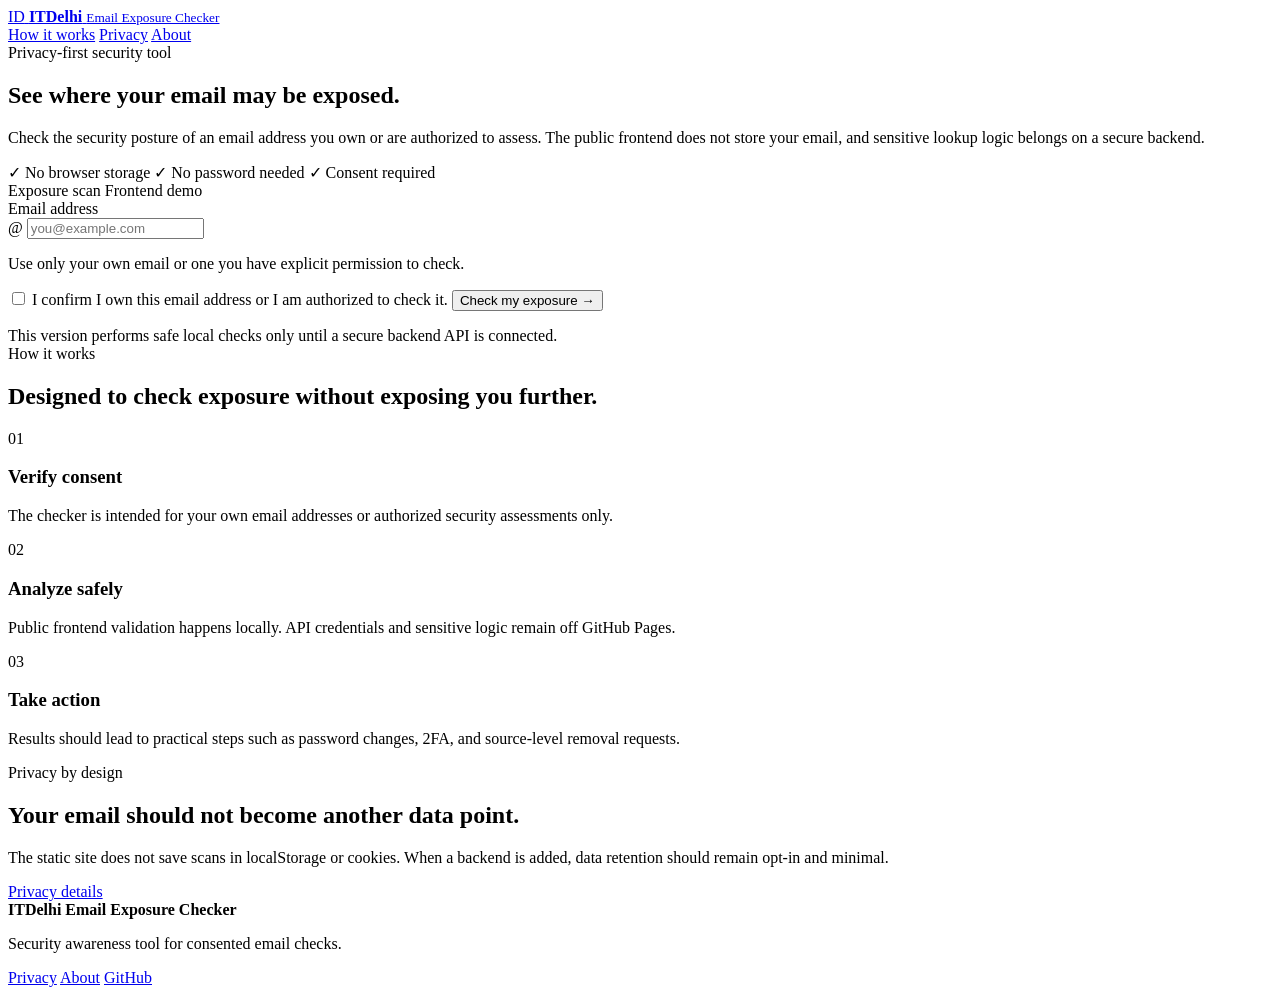
==== index.html @ fd4453a3 "Add privacy-first scanner homepage" ====
<!doctype html>
<html lang="en">
<head>
  <meta charset="utf-8">
  <meta name="viewport" content="width=device-width,initial-scale=1">
  <meta name="description" content="Privacy-first email exposure checker by ITDelhi.">
  <meta name="theme-color" content="#07111f">
  <title>ITDelhi Email Exposure Checker</title>
  <link rel="preconnect" href="https://fonts.googleapis.com">
  <link rel="preconnect" href="https://fonts.gstatic.com" crossorigin>
  <link href="https://fonts.googleapis.com/css2?family=Inter:wght@400;500;600;700;800&display=swap" rel="stylesheet">
  <link rel="stylesheet" href="css/style.css">
</head>
<body>
  <div class="bg-orb bg-orb-one"></div>
  <div class="bg-orb bg-orb-two"></div>

  <header class="site-header">
    <a class="brand" href="index.html" aria-label="ITDelhi Email Exposure Checker home">
      <span class="brand-mark">ID</span>
      <span>
        <strong>ITDelhi</strong>
        <small>Email Exposure Checker</small>
      </span>
    </a>
    <nav aria-label="Primary navigation">
      <a href="#how">How it works</a>
      <a href="#privacy">Privacy</a>
      <a href="about.html">About</a>
    </nav>
  </header>

  <main>
    <section class="hero container">
      <div class="hero-copy">
        <span class="eyebrow"><span class="pulse-dot"></span> Privacy-first security tool</span>
        <h1>See where your email may be exposed.</h1>
        <p class="hero-text">Check the security posture of an email address you own or are authorized to assess. The public frontend does not store your email, and sensitive lookup logic belongs on a secure backend.</p>
        <div class="trust-row">
          <span>✓ No browser storage</span>
          <span>✓ No password needed</span>
          <span>✓ Consent required</span>
        </div>
      </div>

      <div class="scanner-card" id="scanner">
        <div class="card-topline">
          <span>Exposure scan</span>
          <span class="status-badge" id="modeBadge">Frontend demo</span>
        </div>
        <form id="scanForm" novalidate>
          <label for="email">Email address</label>
          <div class="input-wrap">
            <span class="input-icon">@</span>
            <input id="email" name="email" type="email" autocomplete="email" inputmode="email" placeholder="you@example.com" required aria-describedby="emailHelp formError">
          </div>
          <p class="field-help" id="emailHelp">Use only your own email or one you have explicit permission to check.</p>

          <label class="consent">
            <input id="consent" type="checkbox" required>
            <span>I confirm I own this email address or I am authorized to check it.</span>
          </label>

          <button class="primary-btn" id="scanBtn" type="submit">
            <span>Check my exposure</span>
            <span aria-hidden="true">→</span>
          </button>
          <p class="form-error" id="formError" role="alert" aria-live="polite"></p>
        </form>

        <div class="microcopy">This version performs safe local checks only until a secure backend API is connected.</div>
      </div>
    </section>

    <section class="results container" id="results" hidden aria-live="polite">
      <div class="section-heading">
        <div>
          <span class="eyebrow">Scan summary</span>
          <h2>Your exposure dashboard</h2>
        </div>
        <button class="ghost-btn" id="newScanBtn" type="button">New scan</button>
      </div>

      <div class="results-grid">
        <article class="score-card panel">
          <div class="score-ring" id="scoreRing" style="--score: 0">
            <div><strong id="scoreValue">0</strong><span>/100</span></div>
          </div>
          <div>
            <span class="risk-label" id="riskLabel">Awaiting data</span>
            <h3 id="maskedEmail">—</h3>
            <p id="scoreNote">A secure backend is not connected yet, so no breach claim is being made.</p>
          </div>
        </article>

        <article class="panel scan-details">
          <h3>Checks</h3>
          <div class="check-row">
            <span class="check-icon neutral">i</span>
            <div><strong>Email format</strong><small id="formatStatus">Not checked</small></div>
          </div>
          <div class="check-row">
            <span class="check-icon neutral">i</span>
            <div><strong>Domain detected</strong><small id="domainStatus">Not checked</small></div>
          </div>
          <div class="check-row">
            <span class="check-icon warning">!</span>
            <div><strong>Breach exposure</strong><small id="breachStatus">Secure backend required</small></div>
          </div>
          <div class="check-row">
            <span class="check-icon warning">!</span>
            <div><strong>Public profile footprint</strong><small id="profileStatus">Secure backend required</small></div>
          </div>
        </article>

        <article class="panel recommendation-card">
          <h3>Recommended actions</h3>
          <ol>
            <li><span>1</span><div><strong>Use a unique password</strong><small>Never reuse the same password across services.</small></div></li>
            <li><span>2</span><div><strong>Enable 2FA</strong><small>Prefer an authenticator app or security key where available.</small></div></li>
            <li><span>3</span><div><strong>Review old accounts</strong><small>Delete accounts you no longer use and remove unnecessary public data.</small></div></li>
          </ol>
          <a class="text-link" href="privacy.html">Read removal & privacy guidance →</a>
        </article>
      </div>

      <div class="notice-box">
        <strong>Important:</strong> This frontend never fabricates breach results. Real exposure findings will only appear after a trusted backend/API is connected.
      </div>
    </section>

    <section class="info-section container" id="how">
      <div class="section-heading centered">
        <span class="eyebrow">How it works</span>
        <h2>Designed to check exposure without exposing you further.</h2>
      </div>
      <div class="feature-grid">
        <article class="feature-card">
          <span class="feature-number">01</span>
          <h3>Verify consent</h3>
          <p>The checker is intended for your own email addresses or authorized security assessments only.</p>
        </article>
        <article class="feature-card">
          <span class="feature-number">02</span>
          <h3>Analyze safely</h3>
          <p>Public frontend validation happens locally. API credentials and sensitive logic remain off GitHub Pages.</p>
        </article>
        <article class="feature-card">
          <span class="feature-number">03</span>
          <h3>Take action</h3>
          <p>Results should lead to practical steps such as password changes, 2FA, and source-level removal requests.</p>
        </article>
      </div>
    </section>

    <section class="privacy-band" id="privacy">
      <div class="container privacy-inner">
        <div>
          <span class="eyebrow">Privacy by design</span>
          <h2>Your email should not become another data point.</h2>
          <p>The static site does not save scans in localStorage or cookies. When a backend is added, data retention should remain opt-in and minimal.</p>
        </div>
        <a class="secondary-btn" href="privacy.html">Privacy details</a>
      </div>
    </section>
  </main>

  <footer>
    <div class="container footer-inner">
      <div>
        <strong>ITDelhi Email Exposure Checker</strong>
        <p>Security awareness tool for consented email checks.</p>
      </div>
      <div class="footer-links">
        <a href="privacy.html">Privacy</a>
        <a href="about.html">About</a>
        <a href="https://github.com/Faizalemam/email-exposure-checker" target="_blank" rel="noopener">GitHub</a>
      </div>
    </div>
  </footer>

  <script src="js/app.js" defer></script>
</body>
</html>
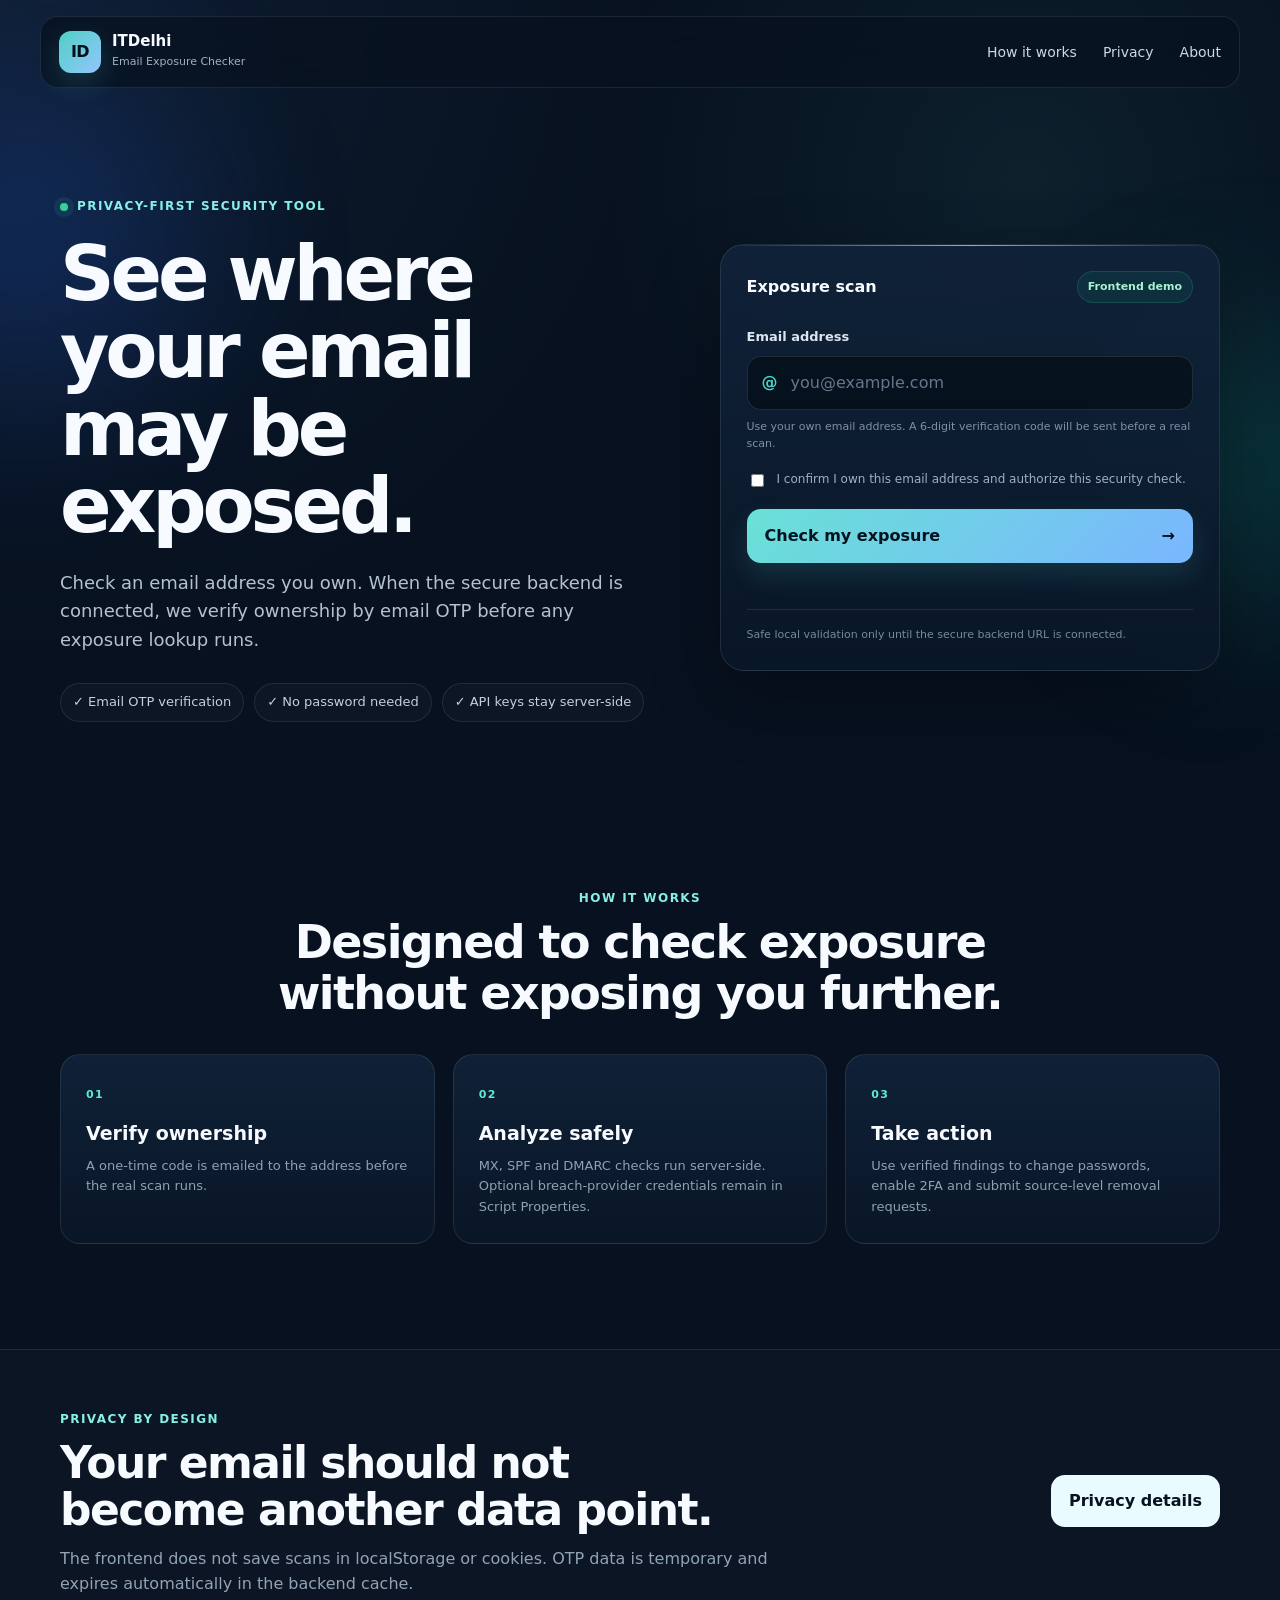
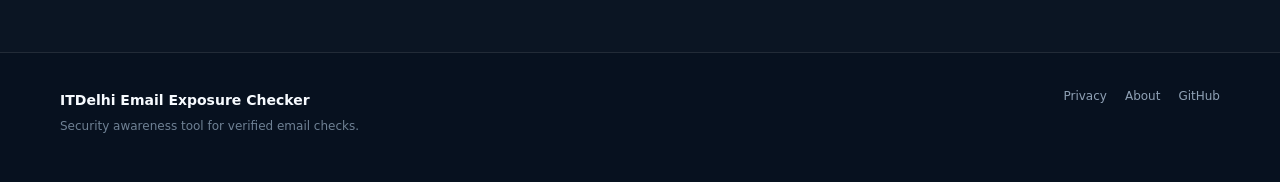
==== commit 20f537bf: "Add OTP verification flow and domain security results" ====
--- a/index.html
+++ b/index.html
@@ -18,10 +18,7 @@
   <header class="site-header">
     <a class="brand" href="index.html" aria-label="ITDelhi Email Exposure Checker home">
       <span class="brand-mark">ID</span>
-      <span>
-        <strong>ITDelhi</strong>
-        <small>Email Exposure Checker</small>
-      </span>
+      <span><strong>ITDelhi</strong><small>Email Exposure Checker</small></span>
     </a>
     <nav aria-label="Primary navigation">
       <a href="#how">How it works</a>
@@ -35,11 +32,11 @@
       <div class="hero-copy">
         <span class="eyebrow"><span class="pulse-dot"></span> Privacy-first security tool</span>
         <h1>See where your email may be exposed.</h1>
-        <p class="hero-text">Check the security posture of an email address you own or are authorized to assess. The public frontend does not store your email, and sensitive lookup logic belongs on a secure backend.</p>
+        <p class="hero-text">Check an email address you own. When the secure backend is connected, we verify ownership by email OTP before any exposure lookup runs.</p>
         <div class="trust-row">
-          <span>✓ No browser storage</span>
+          <span>✓ Email OTP verification</span>
           <span>✓ No password needed</span>
-          <span>✓ Consent required</span>
+          <span>✓ API keys stay server-side</span>
         </div>
       </div>
 
@@ -54,37 +51,47 @@
             <span class="input-icon">@</span>
             <input id="email" name="email" type="email" autocomplete="email" inputmode="email" placeholder="you@example.com" required aria-describedby="emailHelp formError">
           </div>
-          <p class="field-help" id="emailHelp">Use only your own email or one you have explicit permission to check.</p>
+          <p class="field-help" id="emailHelp">Use your own email address. A 6-digit verification code will be sent before a real scan.</p>
 
           <label class="consent">
             <input id="consent" type="checkbox" required>
-            <span>I confirm I own this email address or I am authorized to check it.</span>
+            <span>I confirm I own this email address and authorize this security check.</span>
           </label>
 
           <button class="primary-btn" id="scanBtn" type="submit">
-            <span>Check my exposure</span>
-            <span aria-hidden="true">→</span>
+            <span>Check my exposure</span><span aria-hidden="true">→</span>
           </button>
+
+          <div id="otpPanel" hidden>
+            <label for="otpCode">Verification code</label>
+            <div class="input-wrap">
+              <span class="input-icon">#</span>
+              <input id="otpCode" name="otpCode" type="text" inputmode="numeric" autocomplete="one-time-code" maxlength="6" pattern="[0-9]{6}" placeholder="6-digit code">
+            </div>
+            <p class="field-help" id="otpHelp">Enter the code sent to your inbox. It expires in 10 minutes.</p>
+            <button class="primary-btn" id="verifyBtn" type="button">
+              <span>Verify & scan</span><span aria-hidden="true">→</span>
+            </button>
+          </div>
+
           <p class="form-error" id="formError" role="alert" aria-live="polite"></p>
+          <p class="field-help" id="formSuccess" role="status" aria-live="polite"></p>
         </form>
 
-        <div class="microcopy">This version performs safe local checks only until a secure backend API is connected.</div>
+        <div class="microcopy" id="microcopy">Safe local validation only until the secure backend URL is connected.</div>
       </div>
     </section>
 
     <section class="results container" id="results" hidden aria-live="polite">
       <div class="section-heading">
-        <div>
-          <span class="eyebrow">Scan summary</span>
-          <h2>Your exposure dashboard</h2>
-        </div>
+        <div><span class="eyebrow">Scan summary</span><h2>Your exposure dashboard</h2></div>
         <button class="ghost-btn" id="newScanBtn" type="button">New scan</button>
       </div>
 
       <div class="results-grid">
         <article class="score-card panel">
           <div class="score-ring" id="scoreRing" style="--score: 0">
-            <div><strong id="scoreValue">0</strong><span>/100</span></div>
+            <div><strong id="scoreValue">—</strong><span>/100</span></div>
           </div>
           <div>
             <span class="risk-label" id="riskLabel">Awaiting data</span>
@@ -94,23 +101,13 @@
         </article>
 
         <article class="panel scan-details">
-          <h3>Checks</h3>
-          <div class="check-row">
-            <span class="check-icon neutral">i</span>
-            <div><strong>Email format</strong><small id="formatStatus">Not checked</small></div>
-          </div>
-          <div class="check-row">
-            <span class="check-icon neutral">i</span>
-            <div><strong>Domain detected</strong><small id="domainStatus">Not checked</small></div>
-          </div>
-          <div class="check-row">
-            <span class="check-icon warning">!</span>
-            <div><strong>Breach exposure</strong><small id="breachStatus">Secure backend required</small></div>
-          </div>
-          <div class="check-row">
-            <span class="check-icon warning">!</span>
-            <div><strong>Public profile footprint</strong><small id="profileStatus">Secure backend required</small></div>
-          </div>
+          <h3>Verified checks</h3>
+          <div class="check-row"><span class="check-icon neutral" id="formatIcon">i</span><div><strong>Email format</strong><small id="formatStatus">Not checked</small></div></div>
+          <div class="check-row"><span class="check-icon neutral" id="verifyIcon">i</span><div><strong>Email ownership</strong><small id="verifyStatus">Not verified</small></div></div>
+          <div class="check-row"><span class="check-icon neutral" id="mxIcon">i</span><div><strong>Mail routing (MX)</strong><small id="mxStatus">Not checked</small></div></div>
+          <div class="check-row"><span class="check-icon neutral" id="spfIcon">i</span><div><strong>SPF</strong><small id="spfStatus">Not checked</small></div></div>
+          <div class="check-row"><span class="check-icon neutral" id="dmarcIcon">i</span><div><strong>DMARC</strong><small id="dmarcStatus">Not checked</small></div></div>
+          <div class="check-row"><span class="check-icon warning" id="breachIcon">!</span><div><strong>Breach exposure</strong><small id="breachStatus">Secure provider required</small></div></div>
         </article>
 
         <article class="panel recommendation-card">
@@ -124,42 +121,21 @@
         </article>
       </div>
 
-      <div class="notice-box">
-        <strong>Important:</strong> This frontend never fabricates breach results. Real exposure findings will only appear after a trusted backend/API is connected.
-      </div>
+      <div class="notice-box"><strong>Important:</strong> No fake breach result is generated. If the breach provider is not configured, the dashboard says so explicitly.</div>
     </section>
 
     <section class="info-section container" id="how">
-      <div class="section-heading centered">
-        <span class="eyebrow">How it works</span>
-        <h2>Designed to check exposure without exposing you further.</h2>
-      </div>
+      <div class="section-heading centered"><span class="eyebrow">How it works</span><h2>Designed to check exposure without exposing you further.</h2></div>
       <div class="feature-grid">
-        <article class="feature-card">
-          <span class="feature-number">01</span>
-          <h3>Verify consent</h3>
-          <p>The checker is intended for your own email addresses or authorized security assessments only.</p>
-        </article>
-        <article class="feature-card">
-          <span class="feature-number">02</span>
-          <h3>Analyze safely</h3>
-          <p>Public frontend validation happens locally. API credentials and sensitive logic remain off GitHub Pages.</p>
-        </article>
-        <article class="feature-card">
-          <span class="feature-number">03</span>
-          <h3>Take action</h3>
-          <p>Results should lead to practical steps such as password changes, 2FA, and source-level removal requests.</p>
-        </article>
+        <article class="feature-card"><span class="feature-number">01</span><h3>Verify ownership</h3><p>A one-time code is emailed to the address before the real scan runs.</p></article>
+        <article class="feature-card"><span class="feature-number">02</span><h3>Analyze safely</h3><p>MX, SPF and DMARC checks run server-side. Optional breach-provider credentials remain in Script Properties.</p></article>
+        <article class="feature-card"><span class="feature-number">03</span><h3>Take action</h3><p>Use verified findings to change passwords, enable 2FA and submit source-level removal requests.</p></article>
       </div>
     </section>
 
     <section class="privacy-band" id="privacy">
       <div class="container privacy-inner">
-        <div>
-          <span class="eyebrow">Privacy by design</span>
-          <h2>Your email should not become another data point.</h2>
-          <p>The static site does not save scans in localStorage or cookies. When a backend is added, data retention should remain opt-in and minimal.</p>
-        </div>
+        <div><span class="eyebrow">Privacy by design</span><h2>Your email should not become another data point.</h2><p>The frontend does not save scans in localStorage or cookies. OTP data is temporary and expires automatically in the backend cache.</p></div>
         <a class="secondary-btn" href="privacy.html">Privacy details</a>
       </div>
     </section>
@@ -167,18 +143,12 @@
 
   <footer>
     <div class="container footer-inner">
-      <div>
-        <strong>ITDelhi Email Exposure Checker</strong>
-        <p>Security awareness tool for consented email checks.</p>
-      </div>
-      <div class="footer-links">
-        <a href="privacy.html">Privacy</a>
-        <a href="about.html">About</a>
-        <a href="https://github.com/Faizalemam/email-exposure-checker" target="_blank" rel="noopener">GitHub</a>
-      </div>
+      <div><strong>ITDelhi Email Exposure Checker</strong><p>Security awareness tool for verified email checks.</p></div>
+      <div class="footer-links"><a href="privacy.html">Privacy</a><a href="about.html">About</a><a href="https://github.com/Faizalemam/email-exposure-checker" target="_blank" rel="noopener">GitHub</a></div>
     </div>
   </footer>
 
+  <script src="js/config.js" defer></script>
   <script src="js/app.js" defer></script>
 </body>
 </html>
--- a/css/style.css
+++ b/css/style.css
@@ -0,0 +1,211 @@
+:root{
+  --bg:#07111f;
+  --bg-soft:#0b1728;
+  --panel:rgba(13,27,46,.86);
+  --panel-2:rgba(17,35,58,.78);
+  --line:rgba(255,255,255,.09);
+  --text:#f7fbff;
+  --muted:#9fb0c3;
+  --accent:#4fd1c5;
+  --accent-2:#60a5fa;
+  --warn:#fbbf24;
+  --danger:#fb7185;
+  --success:#34d399;
+  --shadow:0 24px 70px rgba(0,0,0,.28);
+}
+
+*{box-sizing:border-box}
+html{scroll-behavior:smooth}
+body{
+  margin:0;
+  min-height:100vh;
+  font-family:Inter,system-ui,-apple-system,BlinkMacSystemFont,"Segoe UI",sans-serif;
+  background:
+    radial-gradient(circle at top left,rgba(96,165,250,.09),transparent 30%),
+    radial-gradient(circle at 80% 10%,rgba(79,209,197,.08),transparent 22%),
+    var(--bg);
+  color:var(--text);
+  line-height:1.6;
+  overflow-x:hidden;
+}
+
+a{color:inherit;text-decoration:none}
+button,input{font:inherit}
+button{cursor:pointer}
+.container{width:min(1160px,calc(100% - 40px));margin:0 auto}
+
+.bg-orb{position:fixed;border-radius:50%;filter:blur(90px);opacity:.22;pointer-events:none;z-index:-1}
+.bg-orb-one{width:330px;height:330px;background:#2563eb;top:70px;left:-140px}
+.bg-orb-two{width:280px;height:280px;background:#14b8a6;top:330px;right:-110px}
+
+.site-header{
+  width:min(1200px,calc(100% - 32px));
+  margin:16px auto 0;
+  padding:14px 18px;
+  display:flex;
+  align-items:center;
+  justify-content:space-between;
+  border:1px solid var(--line);
+  background:rgba(7,17,31,.72);
+  backdrop-filter:blur(18px);
+  border-radius:18px;
+  position:sticky;
+  top:12px;
+  z-index:20;
+}
+.brand{display:flex;align-items:center;gap:11px}
+.brand-mark{
+  width:42px;height:42px;border-radius:12px;display:grid;place-items:center;
+  font-weight:800;letter-spacing:-.04em;color:#06111f;
+  background:linear-gradient(135deg,var(--accent),#93c5fd);
+  box-shadow:0 10px 28px rgba(79,209,197,.18);
+}
+.brand strong{display:block;font-size:15px;line-height:1.1}
+.brand small{display:block;color:var(--muted);font-size:11px;margin-top:4px}
+.site-header nav{display:flex;gap:26px}
+.site-header nav a{color:#cbd7e4;font-size:14px;transition:.2s}
+.site-header nav a:hover{color:#fff}
+
+.hero{display:grid;grid-template-columns:1.08fr .92fr;gap:72px;align-items:center;padding:105px 0 82px}
+.hero-copy h1{
+  font-size:clamp(44px,6vw,76px);
+  line-height:1.02;
+  letter-spacing:-.055em;
+  margin:16px 0 24px;
+  max-width:760px;
+}
+.hero-text{font-size:18px;color:#b3c2d1;max-width:690px;margin:0 0 28px}
+.eyebrow{display:inline-flex;align-items:center;gap:9px;color:#88efe5;text-transform:uppercase;letter-spacing:.12em;font-size:12px;font-weight:800}
+.pulse-dot{width:8px;height:8px;border-radius:50%;background:var(--success);box-shadow:0 0 0 6px rgba(52,211,153,.1)}
+.trust-row{display:flex;flex-wrap:wrap;gap:10px}
+.trust-row span{font-size:13px;color:#c4d0dd;border:1px solid var(--line);background:rgba(255,255,255,.025);padding:8px 12px;border-radius:999px}
+
+.scanner-card,.panel,.feature-card{
+  border:1px solid var(--line);
+  background:linear-gradient(180deg,rgba(17,35,58,.91),rgba(10,23,40,.91));
+  box-shadow:var(--shadow);
+}
+.scanner-card{border-radius:24px;padding:26px;position:relative;overflow:hidden}
+.scanner-card:before{content:"";position:absolute;inset:0 0 auto;height:1px;background:linear-gradient(90deg,transparent,var(--accent),transparent)}
+.card-topline{display:flex;justify-content:space-between;align-items:center;margin-bottom:24px;font-weight:700}
+.status-badge{font-size:11px;color:#a7f3d0;padding:6px 10px;border-radius:999px;background:rgba(16,185,129,.09);border:1px solid rgba(52,211,153,.18)}
+label{display:block;font-size:13px;font-weight:700;margin-bottom:8px;color:#dce6f0}
+.input-wrap{position:relative}
+.input-icon{position:absolute;left:15px;top:50%;transform:translateY(-50%);color:var(--accent);font-weight:800}
+input[type="email"]{
+  width:100%;height:54px;border-radius:14px;border:1px solid rgba(255,255,255,.11);outline:none;
+  padding:0 15px 0 43px;background:rgba(4,12,22,.68);color:#fff;transition:.2s;
+}
+input[type="email"]:focus{border-color:rgba(79,209,197,.72);box-shadow:0 0 0 4px rgba(79,209,197,.08)}
+input::placeholder{color:#65778b}
+.field-help{color:#7f91a6;font-size:11px;margin:8px 0 18px}
+.consent{display:flex;align-items:flex-start;gap:10px;font-weight:500;color:#9fb0c3;font-size:12px;line-height:1.45;margin:0 0 19px}
+.consent input{margin-top:3px;accent-color:var(--accent)}
+.primary-btn,.secondary-btn,.ghost-btn{
+  border:0;border-radius:14px;font-weight:800;transition:.2s;
+}
+.primary-btn{width:100%;height:54px;padding:0 18px;display:flex;align-items:center;justify-content:space-between;color:#05121f;background:linear-gradient(135deg,#69e1d6,#7ab6ff);box-shadow:0 12px 28px rgba(79,209,197,.14)}
+.primary-btn:hover{transform:translateY(-1px);filter:brightness(1.05)}
+.primary-btn:disabled{opacity:.6;cursor:not-allowed;transform:none}
+.secondary-btn{padding:13px 18px;background:#e9fbff;color:#07111f;white-space:nowrap}
+.ghost-btn{padding:10px 14px;background:rgba(255,255,255,.04);border:1px solid var(--line);color:#d9e4ee}
+.form-error{min-height:20px;color:#fda4af;font-size:12px;margin:8px 0 0}
+.microcopy{border-top:1px solid var(--line);padding-top:16px;margin-top:16px;color:#77899d;font-size:11px}
+
+.results{padding:20px 0 86px}
+.section-heading{display:flex;align-items:end;justify-content:space-between;gap:20px;margin-bottom:24px}
+.section-heading h2{font-size:clamp(30px,4vw,46px);line-height:1.1;letter-spacing:-.035em;margin:8px 0 0}
+.section-heading.centered{display:block;text-align:center;max-width:760px;margin:0 auto 35px}
+.results-grid{display:grid;grid-template-columns:1.05fr .95fr;gap:18px}
+.panel{border-radius:20px;padding:22px}
+.score-card{grid-column:1/-1;display:flex;align-items:center;gap:26px}
+.score-ring{
+  --score:0;
+  min-width:124px;width:124px;height:124px;border-radius:50%;display:grid;place-items:center;
+  background:conic-gradient(var(--accent) calc(var(--score)*1%),rgba(255,255,255,.08) 0);
+  position:relative;
+}
+.score-ring:after{content:"";position:absolute;inset:10px;background:#0b1829;border-radius:50%}
+.score-ring>div{position:relative;z-index:1;display:flex;align-items:baseline}
+.score-ring strong{font-size:36px;letter-spacing:-.06em}
+.score-ring span{font-size:12px;color:var(--muted);margin-left:3px}
+.risk-label{font-size:11px;text-transform:uppercase;letter-spacing:.12em;font-weight:800;color:#93c5fd}
+.score-card h3{font-size:22px;margin:5px 0 6px;word-break:break-all}
+.score-card p{margin:0;color:var(--muted);font-size:13px;max-width:680px}
+.scan-details h3,.recommendation-card h3{margin:0 0 17px;font-size:17px}
+.check-row{display:flex;align-items:center;gap:12px;padding:13px 0;border-top:1px solid var(--line)}
+.check-row:first-of-type{border-top:0}
+.check-row>div{display:flex;flex-direction:column}
+.check-row strong{font-size:13px}
+.check-row small{color:#8092a6;margin-top:2px}
+.check-icon{width:28px;height:28px;border-radius:9px;display:grid;place-items:center;font-weight:800;font-size:12px;flex:0 0 auto}
+.check-icon.neutral{background:rgba(96,165,250,.1);color:#93c5fd}
+.check-icon.success{background:rgba(52,211,153,.1);color:#6ee7b7}
+.check-icon.warning{background:rgba(251,191,36,.1);color:#fcd34d}
+.recommendation-card ol{list-style:none;padding:0;margin:0}
+.recommendation-card li{display:flex;gap:12px;padding:11px 0;border-top:1px solid var(--line)}
+.recommendation-card li:first-child{border-top:0}
+.recommendation-card li>span{width:28px;height:28px;border-radius:50%;display:grid;place-items:center;background:rgba(79,209,197,.1);color:#7de4da;font-size:11px;font-weight:800;flex:0 0 auto}
+.recommendation-card li div{display:flex;flex-direction:column}
+.recommendation-card li strong{font-size:13px}
+.recommendation-card li small{color:#8092a6;margin-top:2px}
+.text-link{display:inline-block;margin-top:15px;color:#8de9e0;font-size:13px;font-weight:700}
+.notice-box{margin-top:18px;border:1px solid rgba(96,165,250,.14);background:rgba(37,99,235,.06);border-radius:14px;padding:14px 16px;color:#9fb6cf;font-size:12px}
+.notice-box strong{color:#dce9f5}
+
+.info-section{padding:80px 0 105px}
+.feature-grid{display:grid;grid-template-columns:repeat(3,1fr);gap:18px}
+.feature-card{padding:25px;border-radius:20px;box-shadow:none}
+.feature-number{color:#5eead4;font-size:11px;letter-spacing:.12em;font-weight:800}
+.feature-card h3{margin:13px 0 7px;font-size:19px}
+.feature-card p{margin:0;color:#8fa1b5;font-size:13px}
+
+.privacy-band{border-top:1px solid var(--line);border-bottom:1px solid var(--line);background:rgba(255,255,255,.018)}
+.privacy-inner{display:flex;align-items:center;justify-content:space-between;gap:34px;padding:55px 0}
+.privacy-inner h2{font-size:clamp(28px,4vw,44px);line-height:1.08;letter-spacing:-.035em;margin:8px 0 12px;max-width:700px}
+.privacy-inner p{margin:0;color:#91a3b6;max-width:760px}
+
+footer{padding:34px 0 45px}
+.footer-inner{display:flex;align-items:flex-start;justify-content:space-between;gap:30px}
+.footer-inner strong{font-size:14px}
+.footer-inner p{margin:5px 0 0;color:#6f8194;font-size:12px}
+.footer-links{display:flex;gap:18px;color:#8fa1b5;font-size:12px}
+
+.content-page{padding:85px 0 100px;max-width:850px}
+.content-page h1{font-size:clamp(42px,6vw,68px);letter-spacing:-.05em;line-height:1.03;margin:14px 0 20px}
+.content-page .lead{font-size:18px;color:#a9bacb;max-width:760px}
+.content-block{margin-top:42px;padding-top:32px;border-top:1px solid var(--line)}
+.content-block h2{font-size:24px;margin:0 0 12px}
+.content-block p,.content-block li{color:#98aabd;font-size:14px}
+.content-block ul{padding-left:20px}
+.inline-note{padding:16px 18px;border-radius:14px;background:rgba(79,209,197,.06);border:1px solid rgba(79,209,197,.12);color:#a9c7c7!important}
+
+@media (max-width:900px){
+  .hero{grid-template-columns:1fr;gap:42px;padding:76px 0 65px}
+  .hero-copy{max-width:760px}
+  .results-grid{grid-template-columns:1fr}
+  .feature-grid{grid-template-columns:1fr}
+  .privacy-inner{align-items:flex-start;flex-direction:column}
+}
+
+@media (max-width:680px){
+  .container{width:min(100% - 24px,1160px)}
+  .site-header{width:calc(100% - 20px);padding:11px 12px;top:8px}
+  .site-header nav a{display:none}
+  .site-header nav a:last-child{display:block}
+  .brand-mark{width:38px;height:38px}
+  .hero{padding-top:58px}
+  .hero-copy h1{font-size:46px}
+  .hero-text{font-size:15px}
+  .scanner-card{padding:19px}
+  .score-card{align-items:flex-start;flex-direction:column}
+  .section-heading{align-items:flex-start;flex-direction:column}
+  .section-heading .ghost-btn{align-self:flex-end}
+  .privacy-inner{padding:42px 0}
+  .footer-inner{flex-direction:column}
+  .content-page{padding-top:60px}
+}
+
+@media (prefers-reduced-motion:reduce){
+  *{scroll-behavior:auto!important;transition:none!important}
+}
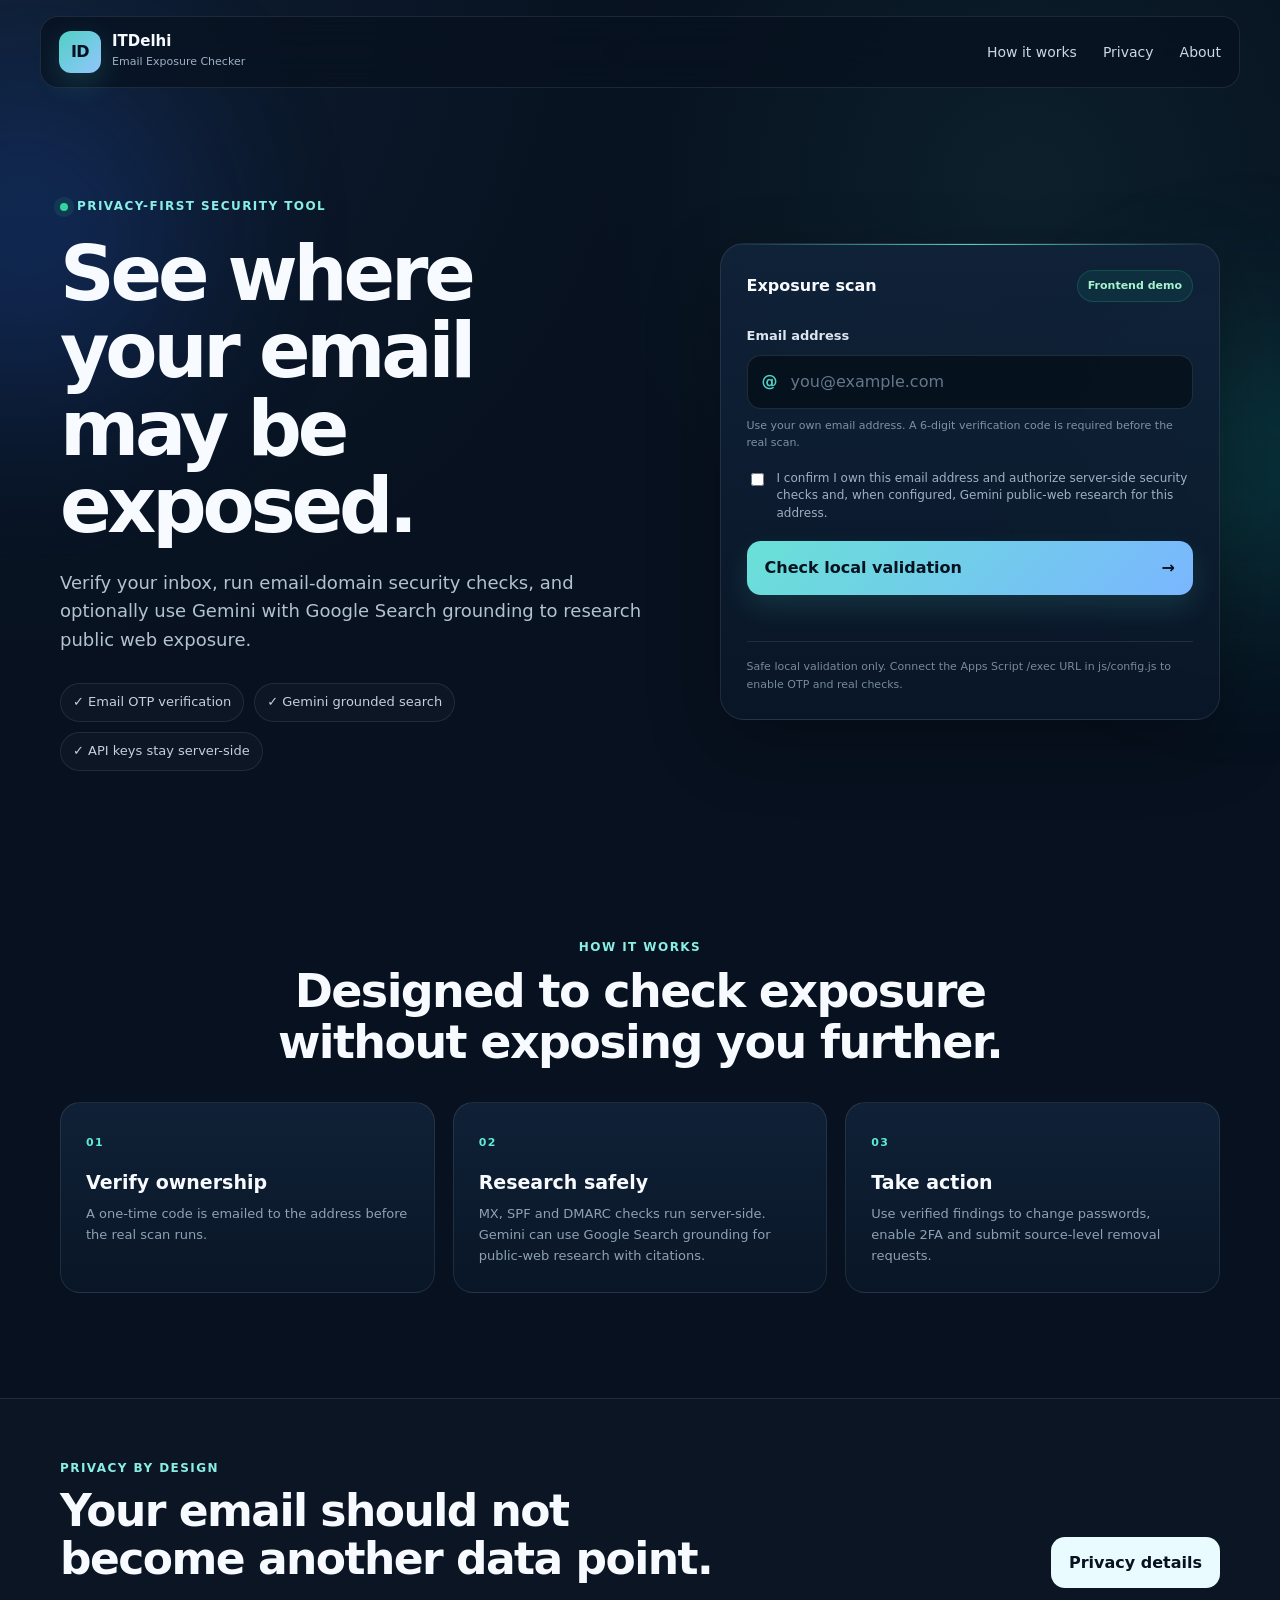
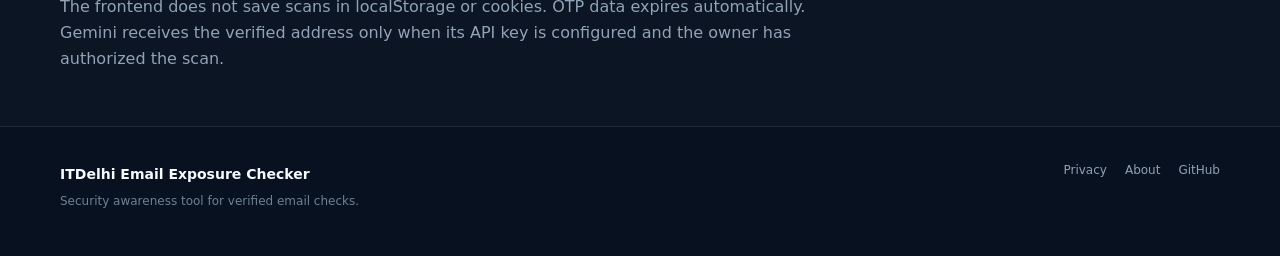
==== commit 110afe7e: "Show Gemini grounded research in scan results" ====
--- a/index.html
+++ b/index.html
@@ -32,10 +32,10 @@
       <div class="hero-copy">
         <span class="eyebrow"><span class="pulse-dot"></span> Privacy-first security tool</span>
         <h1>See where your email may be exposed.</h1>
-        <p class="hero-text">Check an email address you own. When the secure backend is connected, we verify ownership by email OTP before any exposure lookup runs.</p>
+        <p class="hero-text">Verify your inbox, run email-domain security checks, and optionally use Gemini with Google Search grounding to research public web exposure.</p>
         <div class="trust-row">
           <span>✓ Email OTP verification</span>
-          <span>✓ No password needed</span>
+          <span>✓ Gemini grounded search</span>
           <span>✓ API keys stay server-side</span>
         </div>
       </div>
@@ -51,11 +51,11 @@
             <span class="input-icon">@</span>
             <input id="email" name="email" type="email" autocomplete="email" inputmode="email" placeholder="you@example.com" required aria-describedby="emailHelp formError">
           </div>
-          <p class="field-help" id="emailHelp">Use your own email address. A 6-digit verification code will be sent before a real scan.</p>
+          <p class="field-help" id="emailHelp">Use your own email address. A 6-digit verification code is required before the real scan.</p>
 
           <label class="consent">
             <input id="consent" type="checkbox" required>
-            <span>I confirm I own this email address and authorize this security check.</span>
+            <span>I confirm I own this email address and authorize server-side security checks and, when configured, Gemini public-web research for this address.</span>
           </label>
 
           <button class="primary-btn" id="scanBtn" type="submit">
@@ -108,6 +108,7 @@
           <div class="check-row"><span class="check-icon neutral" id="spfIcon">i</span><div><strong>SPF</strong><small id="spfStatus">Not checked</small></div></div>
           <div class="check-row"><span class="check-icon neutral" id="dmarcIcon">i</span><div><strong>DMARC</strong><small id="dmarcStatus">Not checked</small></div></div>
           <div class="check-row"><span class="check-icon warning" id="breachIcon">!</span><div><strong>Breach exposure</strong><small id="breachStatus">Secure provider required</small></div></div>
+          <div class="check-row"><span class="check-icon neutral" id="aiIcon">i</span><div><strong>Gemini web research</strong><small id="aiStatus">Not configured</small></div></div>
         </article>
 
         <article class="panel recommendation-card">
@@ -115,27 +116,39 @@
           <ol>
             <li><span>1</span><div><strong>Use a unique password</strong><small>Never reuse the same password across services.</small></div></li>
             <li><span>2</span><div><strong>Enable 2FA</strong><small>Prefer an authenticator app or security key where available.</small></div></li>
-            <li><span>3</span><div><strong>Review old accounts</strong><small>Delete accounts you no longer use and remove unnecessary public data.</small></div></li>
+            <li><span>3</span><div><strong>Review public exposure</strong><small>Remove unnecessary public contact details and old accounts.</small></div></li>
           </ol>
           <a class="text-link" href="privacy.html">Read removal & privacy guidance →</a>
         </article>
+
+        <article class="panel ai-report-card" id="aiReportCard" hidden>
+          <div class="ai-report-head">
+            <div><span class="eyebrow">Gemini + Google Search</span><h3>Grounded public-web research</h3></div>
+            <span class="status-badge">AI research</span>
+          </div>
+          <pre id="aiSummary"></pre>
+          <div id="aiSourcesWrap" hidden>
+            <h4>Sources</h4>
+            <div class="source-list" id="aiSources"></div>
+          </div>
+        </article>
       </div>
 
-      <div class="notice-box"><strong>Important:</strong> No fake breach result is generated. If the breach provider is not configured, the dashboard says so explicitly.</div>
+      <div class="notice-box"><strong>Important:</strong> Gemini research is limited to public web sources after email ownership verification. The tool does not use password-reset/login probes, private databases, stolen credentials, or hidden-account inference.</div>
     </section>
 
     <section class="info-section container" id="how">
       <div class="section-heading centered"><span class="eyebrow">How it works</span><h2>Designed to check exposure without exposing you further.</h2></div>
       <div class="feature-grid">
         <article class="feature-card"><span class="feature-number">01</span><h3>Verify ownership</h3><p>A one-time code is emailed to the address before the real scan runs.</p></article>
-        <article class="feature-card"><span class="feature-number">02</span><h3>Analyze safely</h3><p>MX, SPF and DMARC checks run server-side. Optional breach-provider credentials remain in Script Properties.</p></article>
+        <article class="feature-card"><span class="feature-number">02</span><h3>Research safely</h3><p>MX, SPF and DMARC checks run server-side. Gemini can use Google Search grounding for public-web research with citations.</p></article>
         <article class="feature-card"><span class="feature-number">03</span><h3>Take action</h3><p>Use verified findings to change passwords, enable 2FA and submit source-level removal requests.</p></article>
       </div>
     </section>
 
     <section class="privacy-band" id="privacy">
       <div class="container privacy-inner">
-        <div><span class="eyebrow">Privacy by design</span><h2>Your email should not become another data point.</h2><p>The frontend does not save scans in localStorage or cookies. OTP data is temporary and expires automatically in the backend cache.</p></div>
+        <div><span class="eyebrow">Privacy by design</span><h2>Your email should not become another data point.</h2><p>The frontend does not save scans in localStorage or cookies. OTP data expires automatically. Gemini receives the verified address only when its API key is configured and the owner has authorized the scan.</p></div>
         <a class="secondary-btn" href="privacy.html">Privacy details</a>
       </div>
     </section>
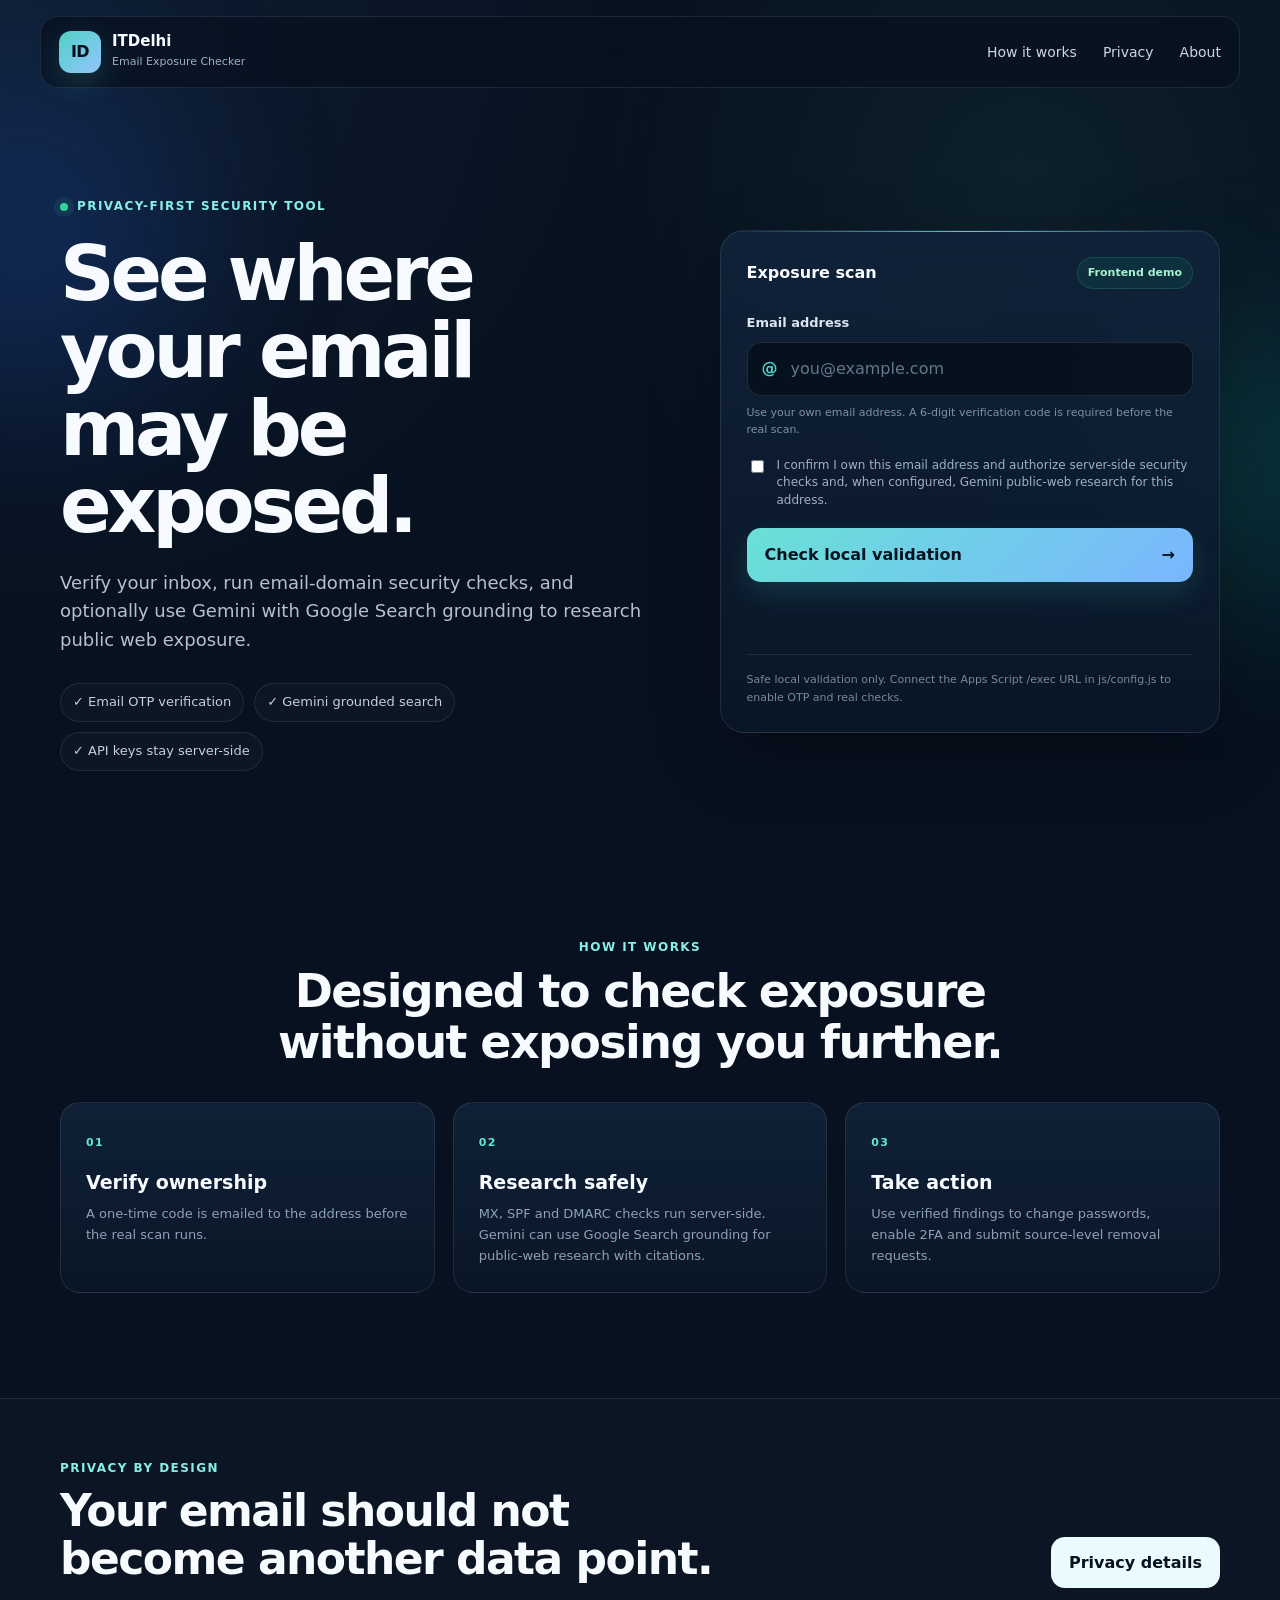
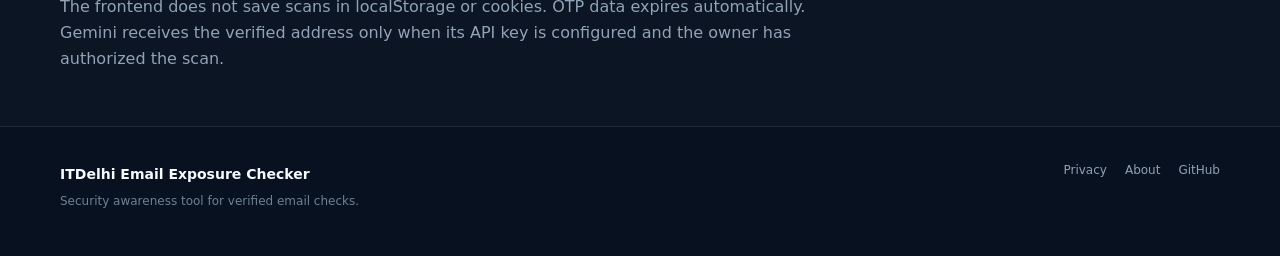
==== commit d8470a15: "Load OTP and Gemini result styles" ====
--- a/index.html
+++ b/index.html
@@ -10,6 +10,7 @@
   <link rel="preconnect" href="https://fonts.gstatic.com" crossorigin>
   <link href="https://fonts.googleapis.com/css2?family=Inter:wght@400;500;600;700;800&display=swap" rel="stylesheet">
   <link rel="stylesheet" href="css/style.css">
+  <link rel="stylesheet" href="css/extra.css">
 </head>
 <body>
   <div class="bg-orb bg-orb-one"></div>
--- a/css/extra.css
+++ b/css/extra.css
@@ -0,0 +1,16 @@
+input[type="text"]{
+  width:100%;height:54px;border-radius:14px;border:1px solid rgba(255,255,255,.11);outline:none;
+  padding:0 15px 0 43px;background:rgba(4,12,22,.68);color:#fff;transition:.2s;
+}
+input[type="text"]:focus{border-color:rgba(79,209,197,.72);box-shadow:0 0 0 4px rgba(79,209,197,.08)}
+#otpPanel{margin-top:18px;padding-top:18px;border-top:1px solid var(--line)}
+#formSuccess{color:#6ee7b7;min-height:18px}
+.ai-report-card{grid-column:1/-1}
+.ai-report-head{display:flex;align-items:flex-start;justify-content:space-between;gap:18px;margin-bottom:15px}
+.ai-report-head h3{font-size:20px;margin:5px 0 0}
+.ai-report-card pre{white-space:pre-wrap;word-break:break-word;margin:0;color:#b9c9d8;font:500 13px/1.7 Inter,system-ui,sans-serif;background:rgba(2,10,18,.35);border:1px solid var(--line);border-radius:14px;padding:16px}
+.ai-report-card h4{font-size:13px;margin:18px 0 10px;color:#dce6f0}
+.source-list{display:grid;gap:8px}
+.source-list a{display:block;padding:10px 12px;border:1px solid var(--line);border-radius:11px;background:rgba(255,255,255,.025);color:#8de9e0;font-size:12px;overflow-wrap:anywhere}
+.source-list a:hover{background:rgba(79,209,197,.06)}
+@media(max-width:680px){.ai-report-head{flex-direction:column}.ai-report-head .status-badge{align-self:flex-start}}
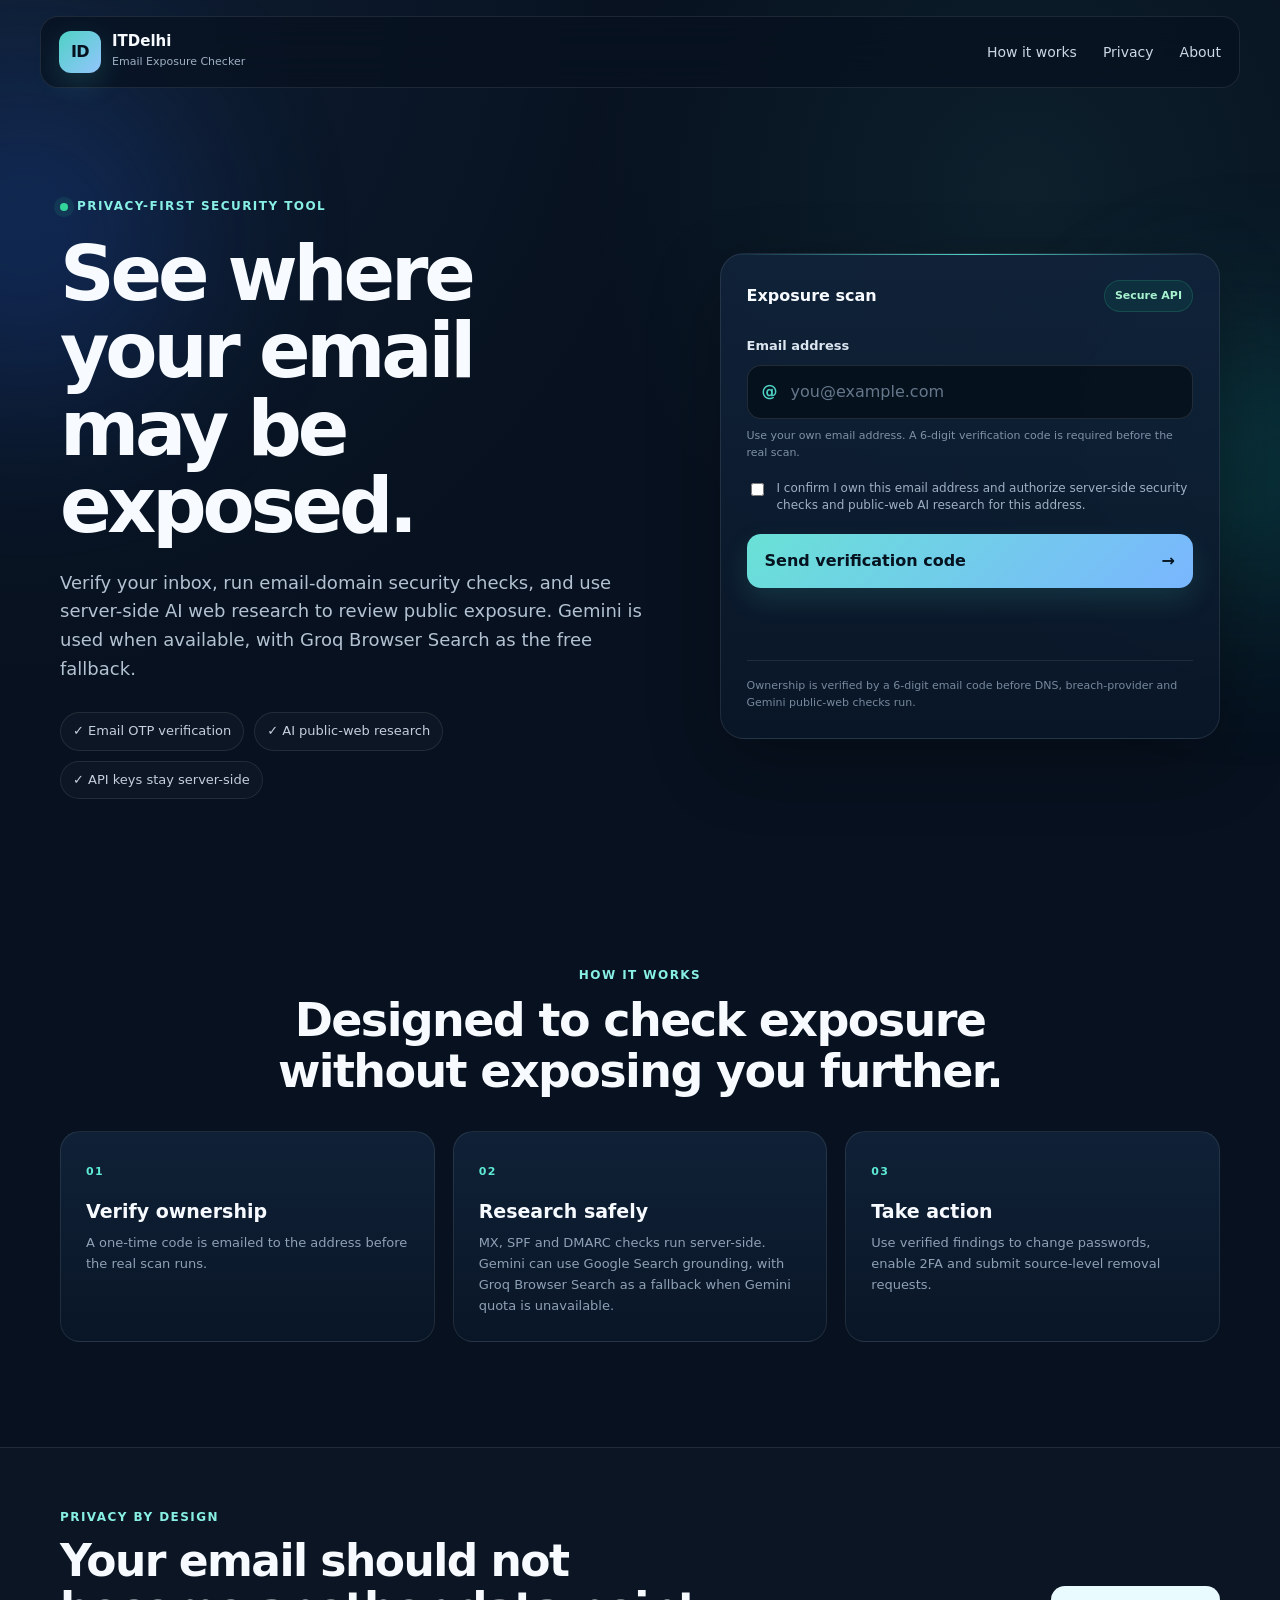
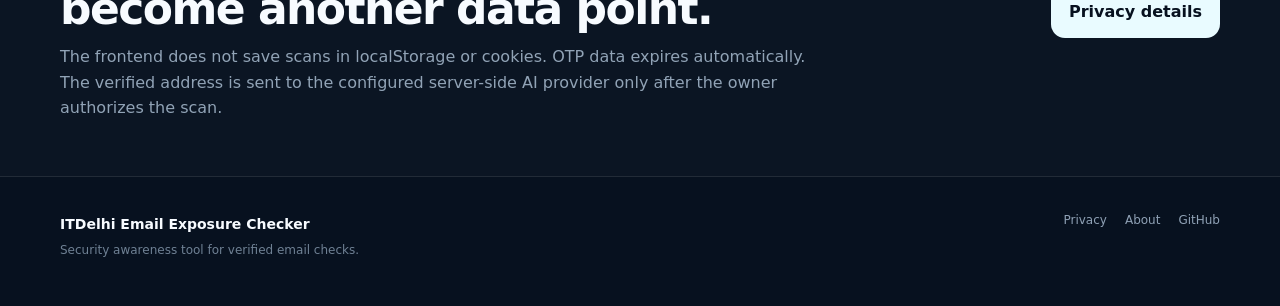
==== commit 2fe06377: "Update UI for Gemini and Groq web research fallback" ====
--- a/index.html
+++ b/index.html
@@ -33,10 +33,10 @@
       <div class="hero-copy">
         <span class="eyebrow"><span class="pulse-dot"></span> Privacy-first security tool</span>
         <h1>See where your email may be exposed.</h1>
-        <p class="hero-text">Verify your inbox, run email-domain security checks, and optionally use Gemini with Google Search grounding to research public web exposure.</p>
+        <p class="hero-text">Verify your inbox, run email-domain security checks, and use server-side AI web research to review public exposure. Gemini is used when available, with Groq Browser Search as the free fallback.</p>
         <div class="trust-row">
           <span>✓ Email OTP verification</span>
-          <span>✓ Gemini grounded search</span>
+          <span>✓ AI public-web research</span>
           <span>✓ API keys stay server-side</span>
         </div>
       </div>
@@ -56,7 +56,7 @@
 
           <label class="consent">
             <input id="consent" type="checkbox" required>
-            <span>I confirm I own this email address and authorize server-side security checks and, when configured, Gemini public-web research for this address.</span>
+            <span>I confirm I own this email address and authorize server-side security checks and public-web AI research for this address.</span>
           </label>
 
           <button class="primary-btn" id="scanBtn" type="submit">
@@ -109,7 +109,7 @@
           <div class="check-row"><span class="check-icon neutral" id="spfIcon">i</span><div><strong>SPF</strong><small id="spfStatus">Not checked</small></div></div>
           <div class="check-row"><span class="check-icon neutral" id="dmarcIcon">i</span><div><strong>DMARC</strong><small id="dmarcStatus">Not checked</small></div></div>
           <div class="check-row"><span class="check-icon warning" id="breachIcon">!</span><div><strong>Breach exposure</strong><small id="breachStatus">Secure provider required</small></div></div>
-          <div class="check-row"><span class="check-icon neutral" id="aiIcon">i</span><div><strong>Gemini web research</strong><small id="aiStatus">Not configured</small></div></div>
+          <div class="check-row"><span class="check-icon neutral" id="aiIcon">i</span><div><strong>AI web research</strong><small id="aiStatus">Not configured</small></div></div>
         </article>
 
         <article class="panel recommendation-card">
@@ -124,7 +124,7 @@
 
         <article class="panel ai-report-card" id="aiReportCard" hidden>
           <div class="ai-report-head">
-            <div><span class="eyebrow">Gemini + Google Search</span><h3>Grounded public-web research</h3></div>
+            <div><span class="eyebrow" id="aiProviderLabel">AI Web Research</span><h3>Public-web research</h3></div>
             <span class="status-badge">AI research</span>
           </div>
           <pre id="aiSummary"></pre>
@@ -135,21 +135,21 @@
         </article>
       </div>
 
-      <div class="notice-box"><strong>Important:</strong> Gemini research is limited to public web sources after email ownership verification. The tool does not use password-reset/login probes, private databases, stolen credentials, or hidden-account inference.</div>
+      <div class="notice-box"><strong>Important:</strong> AI research is limited to public web sources after email ownership verification. The tool does not use password-reset/login probes, private databases, stolen credentials, or hidden-account inference.</div>
     </section>
 
     <section class="info-section container" id="how">
       <div class="section-heading centered"><span class="eyebrow">How it works</span><h2>Designed to check exposure without exposing you further.</h2></div>
       <div class="feature-grid">
         <article class="feature-card"><span class="feature-number">01</span><h3>Verify ownership</h3><p>A one-time code is emailed to the address before the real scan runs.</p></article>
-        <article class="feature-card"><span class="feature-number">02</span><h3>Research safely</h3><p>MX, SPF and DMARC checks run server-side. Gemini can use Google Search grounding for public-web research with citations.</p></article>
+        <article class="feature-card"><span class="feature-number">02</span><h3>Research safely</h3><p>MX, SPF and DMARC checks run server-side. Gemini can use Google Search grounding, with Groq Browser Search as a fallback when Gemini quota is unavailable.</p></article>
         <article class="feature-card"><span class="feature-number">03</span><h3>Take action</h3><p>Use verified findings to change passwords, enable 2FA and submit source-level removal requests.</p></article>
       </div>
     </section>
 
     <section class="privacy-band" id="privacy">
       <div class="container privacy-inner">
-        <div><span class="eyebrow">Privacy by design</span><h2>Your email should not become another data point.</h2><p>The frontend does not save scans in localStorage or cookies. OTP data expires automatically. Gemini receives the verified address only when its API key is configured and the owner has authorized the scan.</p></div>
+        <div><span class="eyebrow">Privacy by design</span><h2>Your email should not become another data point.</h2><p>The frontend does not save scans in localStorage or cookies. OTP data expires automatically. The verified address is sent to the configured server-side AI provider only after the owner authorizes the scan.</p></div>
         <a class="secondary-btn" href="privacy.html">Privacy details</a>
       </div>
     </section>
